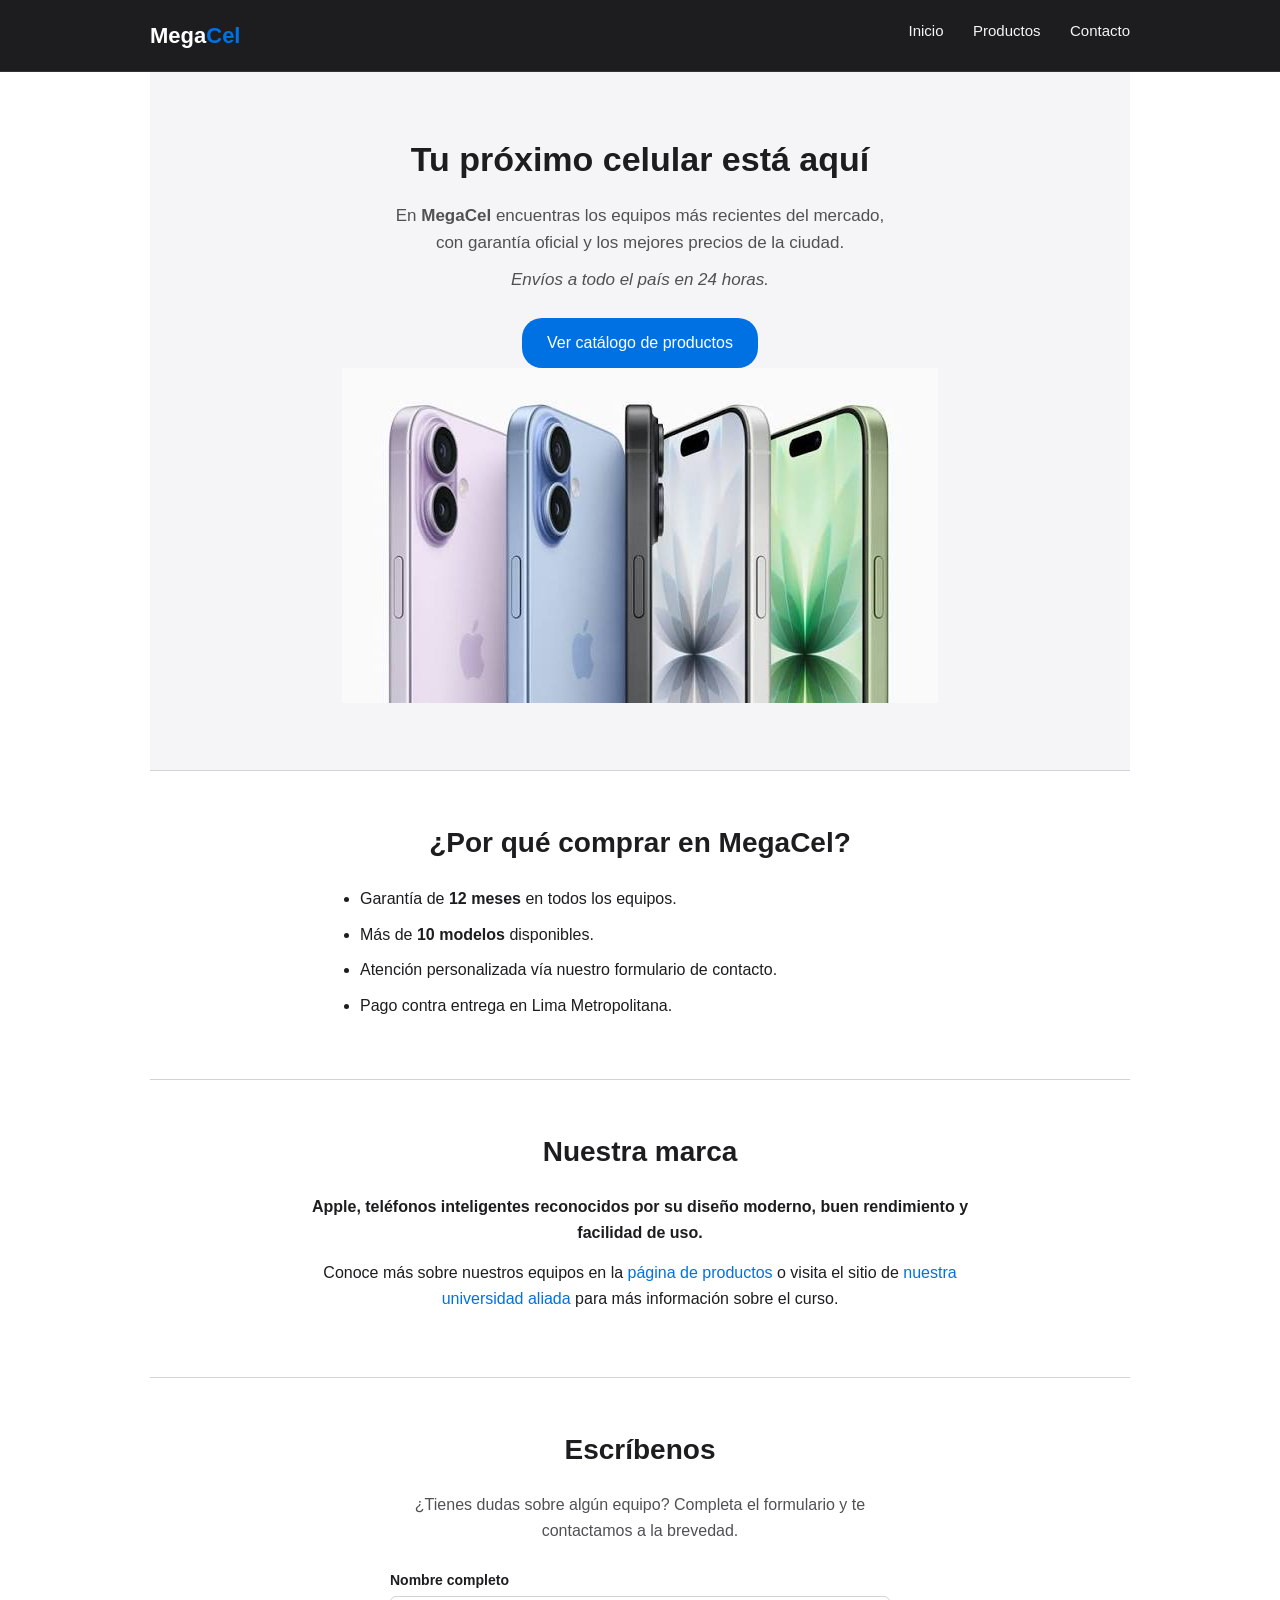
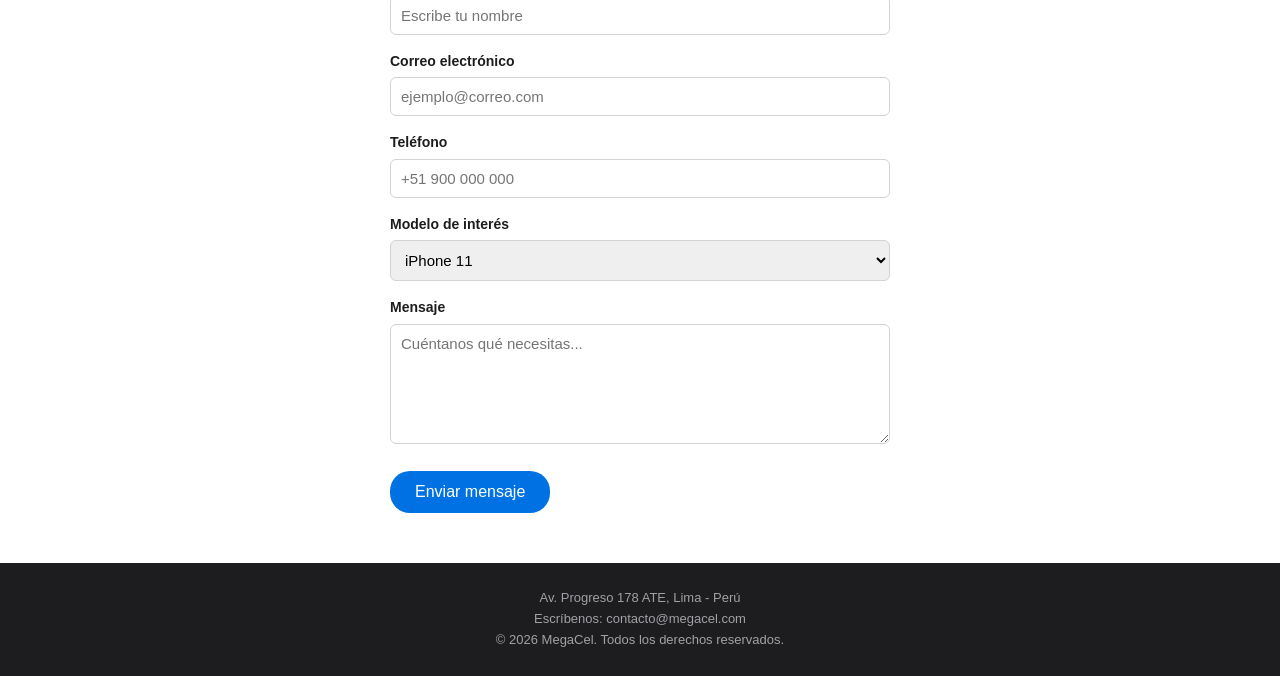
==== index.html @ c1537a27 "Agregar archivos del proyecto web" ====
<!DOCTYPE html>
<html lang="es">

<head>
    <meta charset="UTF-8">
    <meta name="viewport" content="width=device-width, initial-scale=1.0">
    <meta name="description" content="MegaCel, tienda de celulares con los mejores precios y modelos del mercado.">
    <meta name="keywords" content="celulares, smartphones, tienda, MegaCel, telefonos, accesorios">
    <meta name="author" content="MegaCel">
    <title>MegaCel - Tienda de Celulares</title>
    <link rel="stylesheet" href="css/estilos.css">
</head>

<body>

    <header>
        <div class="contenedor-header">
            <h1 class="logo">Mega<span class="logo-acento">Cel</span></h1>
            <nav>
                <ul class="menu">
                    <li><a href="index.html">Inicio</a></li>
                    <li><a href="productos.html">Productos</a></li>
                    <li><a href="#contacto">Contacto</a></li>
                </ul>
            </nav>
        </div>
    </header>

    <main>

        <section class="hero">
            <div class="hero-texto">
                <h2>Tu próximo celular está aquí</h2>
                <p>En <strong>MegaCel</strong> encuentras los equipos más recientes del mercado,<br>
                    con garantía oficial y los mejores precios de la ciudad.</p>
                <p><em>Envíos a todo el país en 24 horas.</em></p>
                <a href="productos.html" class="boton">Ver catálogo de productos</a>
            </div>
            <div class="hero-imagen">
                <img src="imagenes/portada.jpg" alt="Celular sobre fondo de color">
            </div>
        </section>

        <hr>

        <section class="beneficios">
            <h2>¿Por qué comprar en MegaCel?</h2>
            <ul>
                <li>Garantía de <strong>12 meses</strong> en todos los equipos.</li>
                <li>Más de <strong>10 modelos</strong> disponibles.</li>
                <li>Atención personalizada vía nuestro formulario de contacto.</li>
                <li>Pago contra entrega en Lima Metropolitana.</li>
            </ul>
        </section>

        <hr>

        <section class="marcas">
            <h2>Nuestra marca</h2>
            <p>
                <strong>Apple, teléfonos inteligentes reconocidos por su diseño moderno, buen rendimiento y facilidad de
                    uso.</strong>
            </p>
            <p>
                Conoce más sobre nuestros equipos en la
                <a href="productos.html" title="Ir a productos">página de productos</a>
                o visita el sitio de
                <a href="https://www.utp.edu.pe" target="_blank" rel="noopener">nuestra universidad aliada</a>
                para más información sobre el curso.
            </p>
        </section>

        <hr>

        <section class="contacto" id="contacto">
            <h2>Escríbenos</h2>
            <p>¿Tienes dudas sobre algún equipo? Completa el formulario y te contactamos a la brevedad.</p>

            <form class="formulario-contacto" action="#" method="post">

                <label for="nombre">Nombre completo</label>
                <input type="text" id="nombre" name="nombre" placeholder="Escribe tu nombre" required>

                <label for="correo">Correo electrónico</label>
                <input type="email" id="correo" name="correo" placeholder="ejemplo@correo.com" required>

                <label for="telefono">Teléfono</label>
                <input type="tel" id="telefono" name="telefono" placeholder="+51 900 000 000">

                <label for="modelo">Modelo de interés</label>
                <select id="modelo" name="modelo">
                    <option value="11">iPhone 11 </option>
                    <option value="13">iPhone 13</option>
                    <option value="14">iPhone 14</option>
                    <option value="15">iPhone 15 </option>
                </select>

                <label for="mensaje">Mensaje</label>
                <textarea id="mensaje" name="mensaje" placeholder="Cuéntanos qué necesitas..."></textarea>

                <button type="submit" class="boton">Enviar mensaje</button>
            </form>
        </section>

    </main>

    <footer>
        <p>Av. Progreso 178 ATE, Lima - Perú</p>
        <p>Escríbenos: <a href="mailto:contacto@megacel.com">contacto@megacel.com</a></p>
        <p>&copy; 2026 MegaCel. Todos los derechos reservados.</p>
    </footer>

</body>

</html>
---- css/estilos.css ----
/* ---------- Reinicio y base ---------- */
* {
    margin: 0;
    padding: 0;
    box-sizing: border-box;
}

body {
    font-family: Arial, Helvetica, sans-serif;
    color: #1d1d1f;
    background-color: #ffffff;
    line-height: 1.6;
}

a {
    color: #0071e3;
    text-decoration: none;
}

a:hover {
    text-decoration: underline;
}

hr {
    border: none;
    border-top: 1px solid #d2d2d7;
    max-width: 980px;
    margin: 0 auto;
}

/* ---------- Encabezado ---------- */
header {
    background-color: #1d1d1f;
    padding: 18px 30px;
    border-bottom: 1px solid #333;
}

.contenedor-header {
    max-width: 980px;
    margin: 0 auto;
}

.logo {
    color: #ffffff;
    font-size: 22px;
    display: inline-block;
}

.logo-acento {
    color: #0071e3;
}

nav {

    float: right;
}

.menu {
    list-style: none;
}

.menu li {
    display: inline-block;
    margin-left: 25px;
}

.menu li a {
    color: #f5f5f7;
    font-size: 15px;
}

/* ---------- Hero ---------- */
.hero {
    background-color: #f5f5f7;
    text-align: center;
    padding: 60px 20px;
}

.hero-texto {
    max-width: 620px;
    margin: 0 auto;
}

.hero-texto h2 {
    font-size: 34px;
    margin-bottom: 15px;
}

.hero-texto p {
    color: #515154;
    margin-bottom: 10px;
    font-size: 17px;
}

.boton {
    display: inline-block;
    margin-top: 15px;
    background-color: #0071e3;
    color: #ffffff;
    padding: 12px 25px;
    border-radius: 20px;
    font-size: 16px;
    border: none;
    cursor: pointer;
}

.boton:hover {
    background-color: #0058b0;
    text-decoration: none;
}

/* ---------- Secciones generales ---------- */
main section {
    max-width: 980px;
    margin: 0 auto;
    padding: 50px 20px;
}

main section h2 {
    font-size: 28px;
    margin-bottom: 20px;
    text-align: center;
}

.beneficios ul {
    max-width: 600px;
    margin: 0 auto;
    padding-left: 20px;
}

.beneficios li {
    margin-bottom: 10px;
}

.marcas p {
    max-width: 700px;
    margin: 0 auto 15px auto;
    text-align: center;
}

/* ---------- Contacto ---------- */
.contacto p {
    text-align: center;
    color: #515154;
    max-width: 500px;
    margin: 0 auto 25px auto;
}

.formulario-contacto {
    max-width: 500px;
    margin: 0 auto;
}

.formulario-contacto label {
    display: block;
    margin-top: 15px;
    margin-bottom: 5px;
    font-weight: bold;
    font-size: 14px;
}

.formulario-contacto input,
.formulario-contacto select,
.formulario-contacto textarea {
    width: 100%;
    padding: 10px;
    border: 1px solid #d2d2d7;
    border-radius: 6px;
    font-size: 15px;
    font-family: Arial, Helvetica, sans-serif;
}

.formulario-contacto textarea {
    height: 120px;
    resize: vertical;
}

.formulario-contacto button {
    margin-top: 20px;
}

/* ---------- Pie de página ---------- */
footer {
    background-color: #1d1d1f;
    color: #a1a1a6;
    text-align: center;
    padding: 25px 20px;
    font-size: 13px;
}

footer a {
    color: #a1a1a6;
}
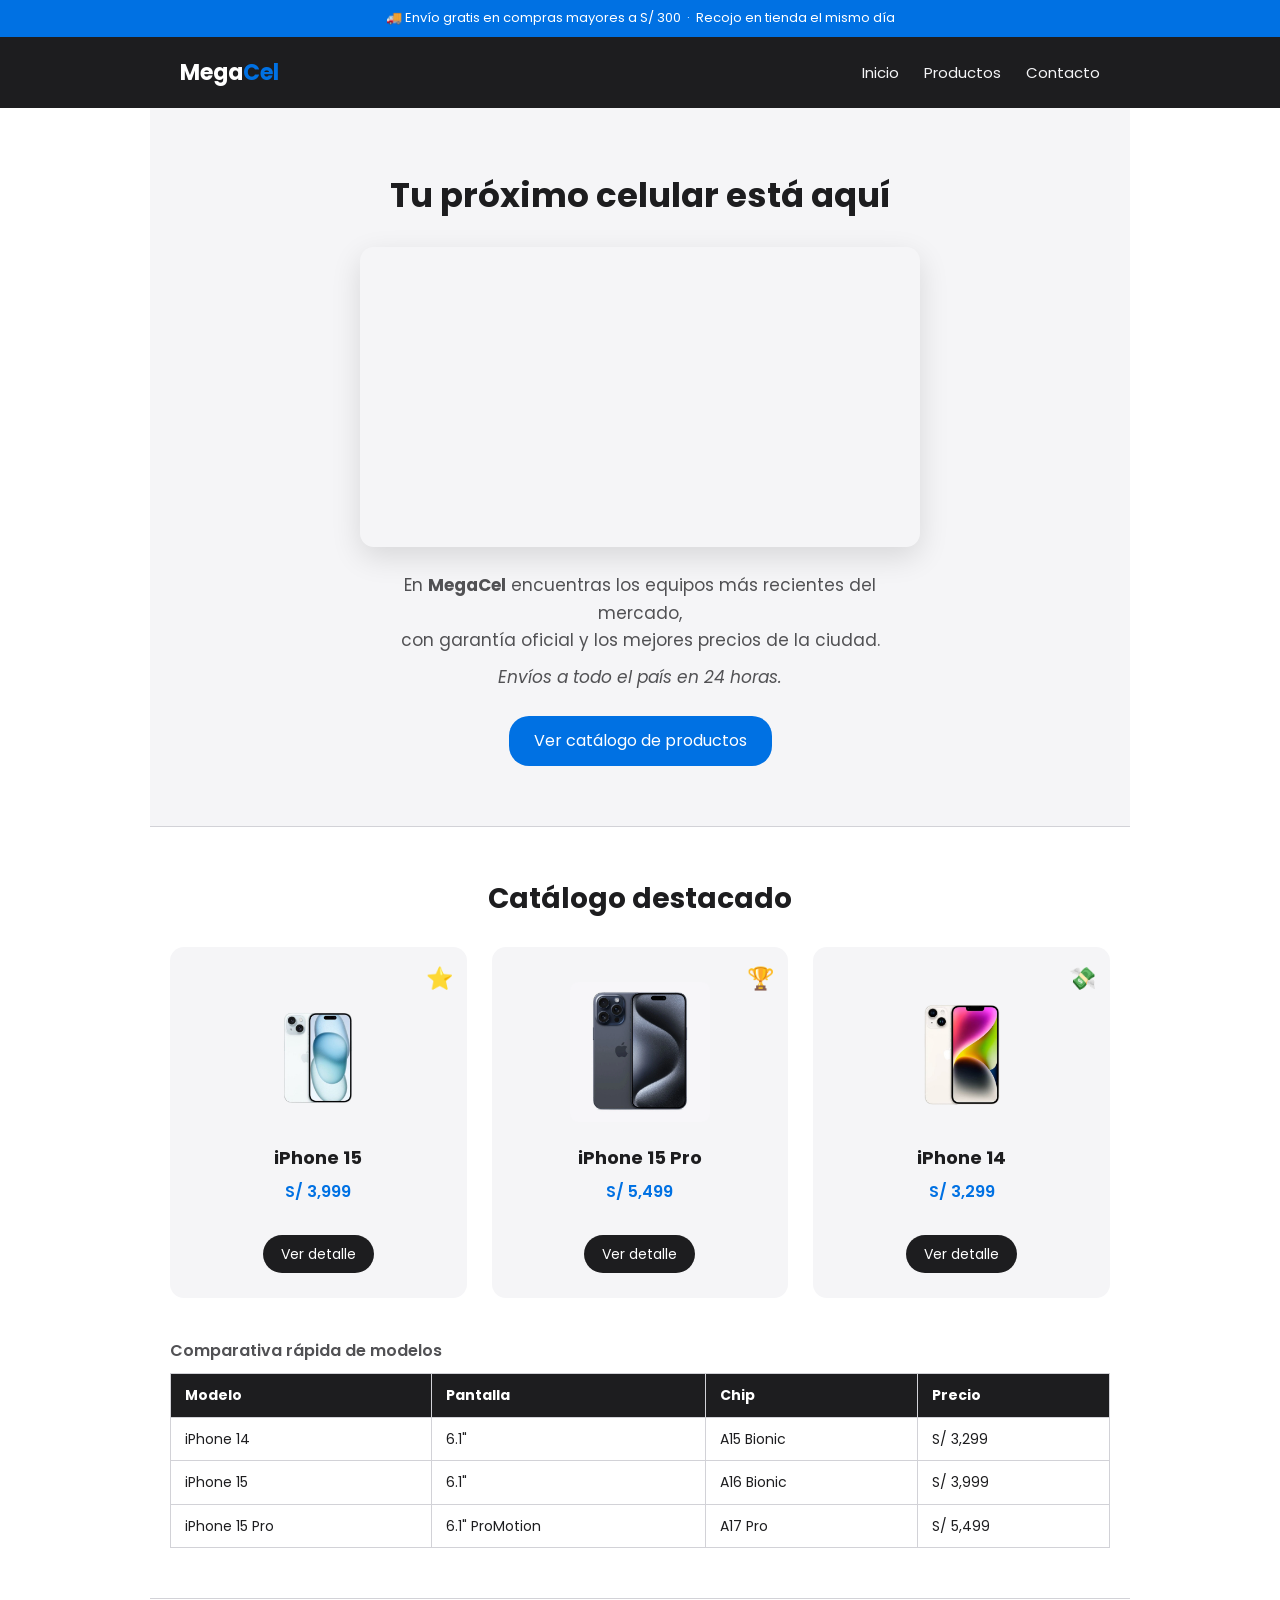
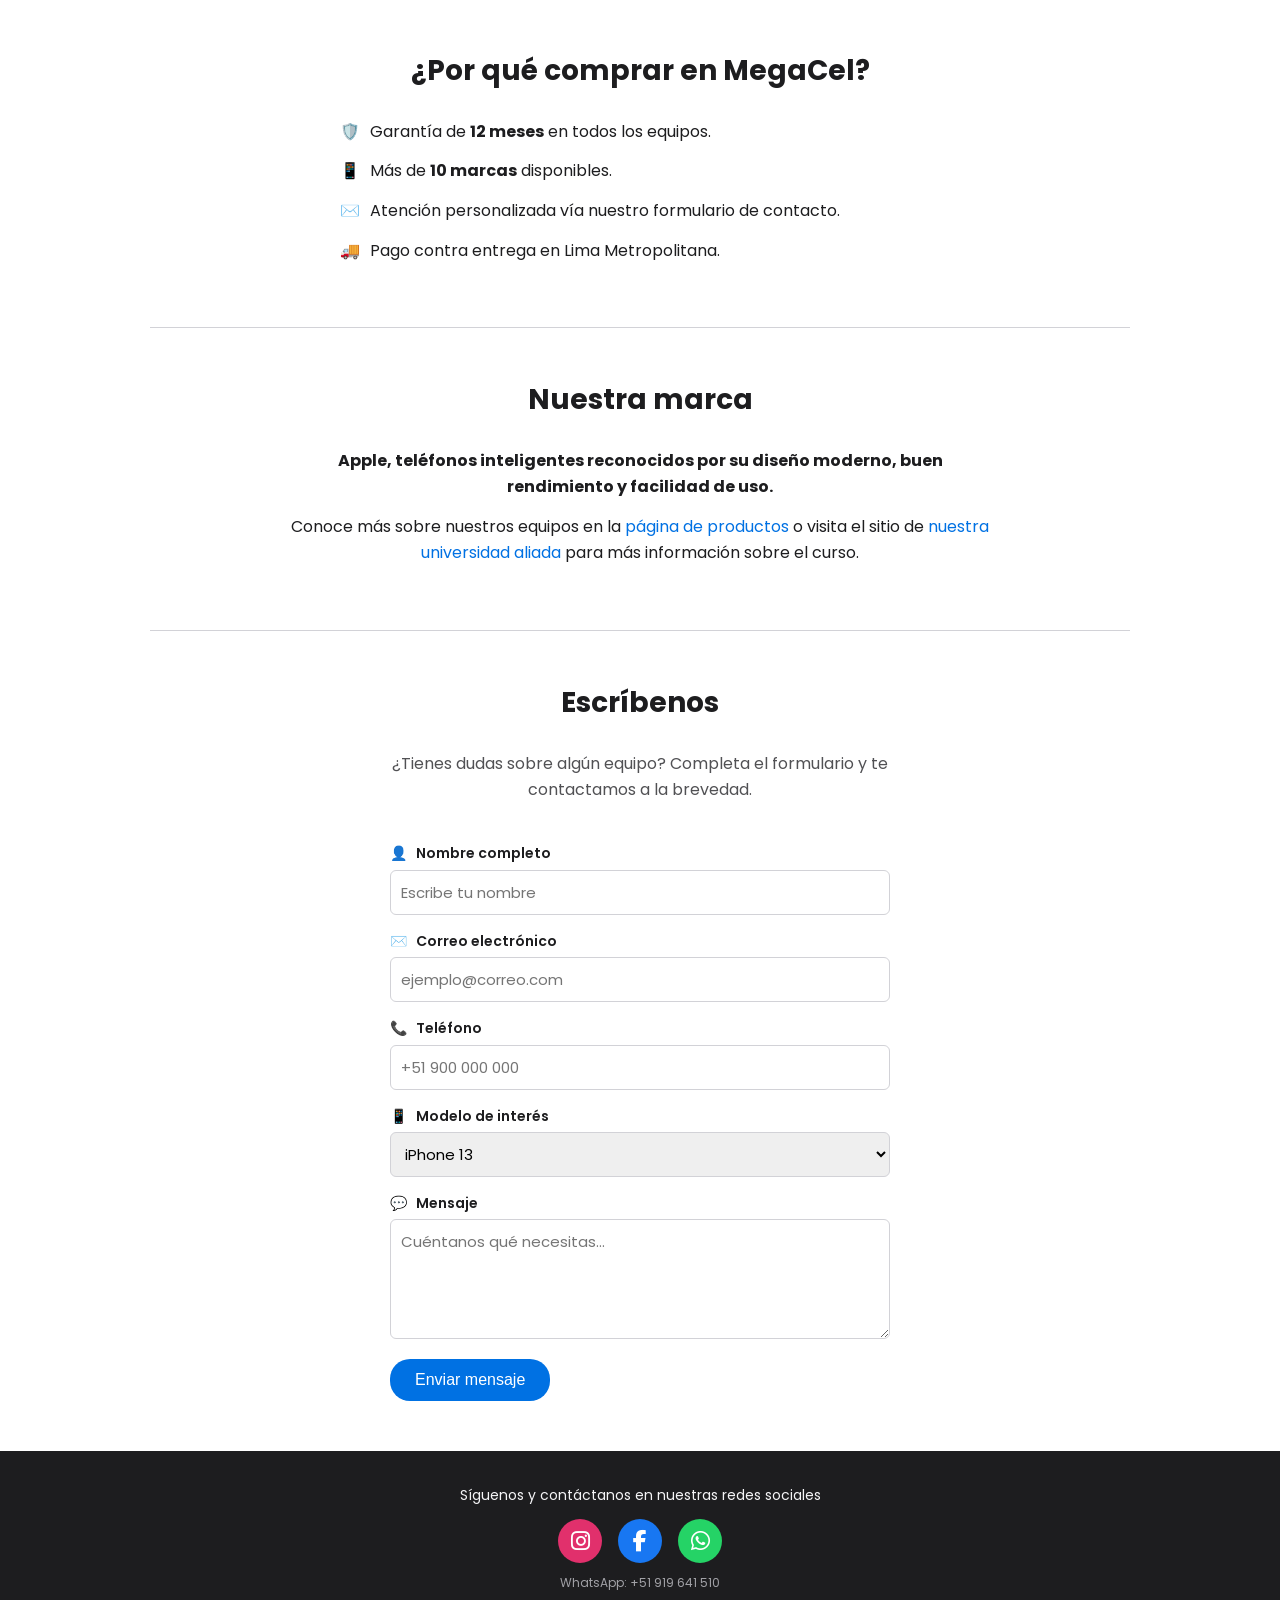
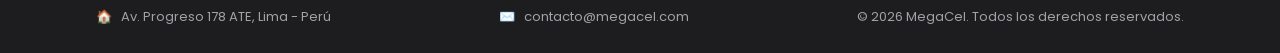
==== commit 73701f40: "actu" ====
--- a/index.html
+++ b/index.html
@@ -1,115 +1,231 @@
-<!DOCTYPE html>
-<html lang="es">
-
-<head>
-    <meta charset="UTF-8">
-    <meta name="viewport" content="width=device-width, initial-scale=1.0">
-    <meta name="description" content="MegaCel, tienda de celulares con los mejores precios y modelos del mercado.">
-    <meta name="keywords" content="celulares, smartphones, tienda, MegaCel, telefonos, accesorios">
-    <meta name="author" content="MegaCel">
-    <title>MegaCel - Tienda de Celulares</title>
-    <link rel="stylesheet" href="css/estilos.css">
-</head>
-
-<body>
-
-    <header>
-        <div class="contenedor-header">
-            <h1 class="logo">Mega<span class="logo-acento">Cel</span></h1>
-            <nav>
-                <ul class="menu">
-                    <li><a href="index.html">Inicio</a></li>
-                    <li><a href="productos.html">Productos</a></li>
-                    <li><a href="#contacto">Contacto</a></li>
-                </ul>
-            </nav>
-        </div>
-    </header>
-
-    <main>
-
-        <section class="hero">
-            <div class="hero-texto">
-                <h2>Tu próximo celular está aquí</h2>
-                <p>En <strong>MegaCel</strong> encuentras los equipos más recientes del mercado,<br>
-                    con garantía oficial y los mejores precios de la ciudad.</p>
-                <p><em>Envíos a todo el país en 24 horas.</em></p>
-                <a href="productos.html" class="boton">Ver catálogo de productos</a>
-            </div>
-            <div class="hero-imagen">
-                <img src="imagenes/portada.jpg" alt="Celular sobre fondo de color">
-            </div>
-        </section>
-
-        <hr>
-
-        <section class="beneficios">
-            <h2>¿Por qué comprar en MegaCel?</h2>
-            <ul>
-                <li>Garantía de <strong>12 meses</strong> en todos los equipos.</li>
-                <li>Más de <strong>10 modelos</strong> disponibles.</li>
-                <li>Atención personalizada vía nuestro formulario de contacto.</li>
-                <li>Pago contra entrega en Lima Metropolitana.</li>
-            </ul>
-        </section>
-
-        <hr>
-
-        <section class="marcas">
-            <h2>Nuestra marca</h2>
-            <p>
-                <strong>Apple, teléfonos inteligentes reconocidos por su diseño moderno, buen rendimiento y facilidad de
-                    uso.</strong>
-            </p>
-            <p>
-                Conoce más sobre nuestros equipos en la
-                <a href="productos.html" title="Ir a productos">página de productos</a>
-                o visita el sitio de
-                <a href="https://www.utp.edu.pe" target="_blank" rel="noopener">nuestra universidad aliada</a>
-                para más información sobre el curso.
-            </p>
-        </section>
-
-        <hr>
-
-        <section class="contacto" id="contacto">
-            <h2>Escríbenos</h2>
-            <p>¿Tienes dudas sobre algún equipo? Completa el formulario y te contactamos a la brevedad.</p>
-
-            <form class="formulario-contacto" action="#" method="post">
-
-                <label for="nombre">Nombre completo</label>
-                <input type="text" id="nombre" name="nombre" placeholder="Escribe tu nombre" required>
-
-                <label for="correo">Correo electrónico</label>
-                <input type="email" id="correo" name="correo" placeholder="ejemplo@correo.com" required>
-
-                <label for="telefono">Teléfono</label>
-                <input type="tel" id="telefono" name="telefono" placeholder="+51 900 000 000">
-
-                <label for="modelo">Modelo de interés</label>
-                <select id="modelo" name="modelo">
-                    <option value="11">iPhone 11 </option>
-                    <option value="13">iPhone 13</option>
-                    <option value="14">iPhone 14</option>
-                    <option value="15">iPhone 15 </option>
-                </select>
-
-                <label for="mensaje">Mensaje</label>
-                <textarea id="mensaje" name="mensaje" placeholder="Cuéntanos qué necesitas..."></textarea>
-
-                <button type="submit" class="boton">Enviar mensaje</button>
-            </form>
-        </section>
-
-    </main>
-
-    <footer>
-        <p>Av. Progreso 178 ATE, Lima - Perú</p>
-        <p>Escríbenos: <a href="mailto:contacto@megacel.com">contacto@megacel.com</a></p>
-        <p>&copy; 2026 MegaCel. Todos los derechos reservados.</p>
-    </footer>
-
-</body>
-
+<!DOCTYPE html>
+<html lang="es">
+
+<head>
+    <meta charset="UTF-8">
+    <meta name="viewport" content="width=device-width, initial-scale=1.0">
+    <meta name="description" content="MegaCel, tienda de celulares con los mejores precios y modelos del mercado.">
+    <meta name="keywords" content="celulares, smartphones, tienda, MegaCel, telefonos, accesorios">
+    <meta name="author" content="MegaCel">
+    <title>MegaCel - Tienda de Celulares</title>
+
+    <!-- Fuente personalizada (Google Fonts) -->
+    <link rel="preconnect" href="https://fonts.googleapis.com">
+    <link href="https://fonts.googleapis.com/css2?family=Poppins:wght@400;600;700&display=swap" rel="stylesheet">
+
+    <link rel="stylesheet" href="css/estilos.css">
+    <!-- Iconos de redes sociales con Font Awesome, según el material de clase -->
+    <link rel="stylesheet" href="https://cdnjs.cloudflare.com/ajax/libs/font-awesome/6.6.0/css/all.min.css">
+</head>
+
+<body>
+
+    <header>
+        <div class="barra-promo">
+            <p>🚚 Envío gratis en compras mayores a S/ 300 &nbsp;·&nbsp; Recojo en tienda el mismo día</p>
+        </div>
+        <div class="contenedor-header">
+            <h1 class="logo"><a href="index.html">Mega<span class="logo-acento">Cel</span></a></h1>
+
+            <nav>
+                <ul class="menu">
+                    <li><a href="index.html">Inicio</a></li>
+                    <li><a href="productos.html">Productos</a></li>
+                    <li><a href="contacto.html">Contacto</a></li>
+                </ul>
+            </nav>
+        </div>
+    </header>
+
+    <main>
+
+
+        <section class="hero">
+            <h2>Tu próximo celular está aquí</h2>
+
+            <div class="hero-carrusel">
+                <img src="imagenes/portada.jpg" alt="Celular sobre fondo de color">
+                <img src="imagenes/iPhone-18-Pro-y-iPhone-18-Pro-Max.webp" alt="Celular con funda de colores">
+                <img src="imagenes/images.jpg" alt="Celular con accesorios">
+                <img src="imagenes/iPhone-17-Colors.avif" alt="Celular en superficie de color">
+            </div>
+
+            <div class="hero-texto">
+                <p>En <strong>MegaCel</strong> encuentras los equipos más recientes del mercado,<br>
+                    con garantía oficial y los mejores precios de la ciudad.</p>
+                <p><em>Envíos a todo el país en 24 horas.</em></p>
+                <a href="productos.html" class="boton">Ver catálogo de productos</a>
+            </div>
+        </section>
+
+        <hr>
+
+
+        <section class="catalogo" id="catalogo">
+            <h2>Catálogo destacado</h2>
+
+            <div class="catalogo-grid">
+
+                <article class="tarjeta">
+                    <span class="tarjeta-icono">⭐</span>
+                    <img src="imagenes/iphone15.png" alt="iPhone 15">
+                    <h3>iPhone 15</h3>
+                    <p class="tarjeta-precio">S/ 3,999</p>
+                    <a href="iphone-15.html" class="boton boton-secundario">Ver detalle</a>
+                </article>
+
+                <article class="tarjeta">
+                    <span class="tarjeta-icono">🏆</span>
+                    <img src="imagenes/iphone15pro.webp" alt="iPhone 15 Pro">
+                    <h3>iPhone 15 Pro</h3>
+                    <p class="tarjeta-precio">S/ 5,499</p>
+                    <a href="iphone-15-pro.html" class="boton boton-secundario">Ver detalle</a>
+                </article>
+
+                <article class="tarjeta">
+                    <span class="tarjeta-icono">💸</span>
+                    <img src="imagenes/iphone14.png" alt="iPhone 14">
+                    <h3>iPhone 14</h3>
+                    <p class="tarjeta-precio">S/ 3,299</p>
+                    <a href="iphone-14.html" class="boton boton-secundario">Ver detalle</a>
+                </article>
+
+            </div>
+
+            <!-- Tabla comparativa -->
+            <div class="tabla-responsive">
+                <table class="tabla-comparativa">
+                    <caption>Comparativa rápida de modelos</caption>
+                    <thead>
+                        <tr>
+                            <th>Modelo</th>
+                            <th>Pantalla</th>
+                            <th>Chip</th>
+                            <th>Precio</th>
+                        </tr>
+                    </thead>
+                    <tbody>
+                        <tr>
+                            <td>iPhone 14</td>
+                            <td>6.1"</td>
+                            <td>A15 Bionic</td>
+                            <td>S/ 3,299</td>
+                        </tr>
+                        <tr>
+                            <td>iPhone 15</td>
+                            <td>6.1"</td>
+                            <td>A16 Bionic</td>
+                            <td>S/ 3,999</td>
+                        </tr>
+                        <tr>
+                            <td>iPhone 15 Pro</td>
+                            <td>6.1" ProMotion</td>
+                            <td>A17 Pro</td>
+                            <td>S/ 5,499</td>
+                        </tr>
+                    </tbody>
+                </table>
+            </div>
+        </section>
+
+        <hr>
+
+        <section class="beneficios">
+            <h2>¿Por qué comprar en MegaCel?</h2>
+            <ul>
+                <li><span class="icono">🛡️</span> Garantía de <strong>12 meses</strong> en todos los equipos.</li>
+                <li><span class="icono">📱</span> Más de <strong>10 marcas</strong> disponibles.</li>
+                <li><span class="icono">✉️</span> Atención personalizada vía nuestro formulario de contacto.</li>
+                <li><span class="icono">🚚</span> Pago contra entrega en Lima Metropolitana.</li>
+            </ul>
+        </section>
+
+        <hr>
+
+        <section class="marcas">
+            <h2>Nuestra marca</h2>
+            <p>
+                <strong>Apple, teléfonos inteligentes reconocidos por su diseño moderno, buen rendimiento y facilidad de
+                    uso.</strong>
+            </p>
+            <p>
+                Conoce más sobre nuestros equipos en la
+                <a href="productos.html" title="Ir a productos">página de productos</a>
+                o visita el sitio de
+                <a href="https://www.utp.edu.pe" target="_blank" rel="noopener">nuestra universidad aliada</a>
+                para más información sobre el curso.
+            </p>
+        </section>
+
+        <hr>
+
+        <section class="contacto" id="contacto">
+            <h2>Escríbenos</h2>
+            <p>¿Tienes dudas sobre algún equipo? Completa el formulario y te contactamos a la brevedad.</p>
+
+            <form class="formulario-contacto" action="#" method="post">
+
+                <label for="nombre"><span class="icono">👤</span> Nombre completo</label>
+                <input type="text" id="nombre" name="nombre" placeholder="Escribe tu nombre" required>
+
+                <label for="correo"><span class="icono">✉️</span> Correo electrónico</label>
+                <input type="email" id="correo" name="correo" placeholder="ejemplo@correo.com" required>
+
+                <label for="telefono"><span class="icono">📞</span> Teléfono</label>
+                <input type="tel" id="telefono" name="telefono" placeholder="+51 900 000 000">
+
+                <label for="modelo"><span class="icono">📱</span> Modelo de interés</label>
+                <select id="modelo" name="modelo">
+                    <option value="13">iPhone 13</option>
+                    <option value="se">iPhone SE (3ra generación)</option>
+                    <option value="14">iPhone 14</option>
+                    <option value="15">iPhone 15</option>
+                    <option value="15pro">iPhone 15 Pro</option>
+                    <option value="17">iPhone 17</option>
+                </select>
+
+                <label for="mensaje"><span class="icono">💬</span> Mensaje</label>
+                <textarea id="mensaje" name="mensaje" placeholder="Cuéntanos qué necesitas..."></textarea>
+
+                <button type="submit" class="boton">Enviar mensaje</button>
+            </form>
+        </section>
+
+    </main>
+
+    <footer>
+        <div class="redes-sociales">
+            <p>Síguenos y contáctanos en nuestras redes sociales</p>
+            <div class="redes-iconos">
+                <a href="https://www.instagram.com/#" class="red-social instagram" target="_blank"
+                    rel="noopener noreferrer" aria-label="Instagram de MegaCel" title="Instagram">
+                    <i class="fa-brands fa-instagram" aria-hidden="true"></i>
+                </a>
+                <a href="https://www.facebook.com/" class="red-social facebook" target="_blank"
+                    rel="noopener noreferrer" aria-label="Facebook de MegaCel" title="Facebook">
+                    <i class="fa-brands fa-facebook-f" aria-hidden="true"></i>
+                </a>
+                <a href="https://wa.me/51919641510" class="red-social whatsapp" target="_blank"
+                    rel="noopener noreferrer" aria-label="Contactar a MegaCel por WhatsApp"
+                    title="WhatsApp: +51 919 641 510">
+                    <i class="fa-brands fa-whatsapp" aria-hidden="true"></i>
+                </a>
+            </div>
+            <p class="redes-telefono">WhatsApp: +51 919 641 510</p>
+        </div>
+
+        <div class="footer-col">
+            <p><span class="icono">🏠</span> Av. Progreso 178 ATE, Lima - Perú</p>
+        </div>
+        <div class="footer-col">
+            <p><span class="icono">✉️</span> <a href="mailto:contacto@megacel.com">contacto@megacel.com</a></p>
+        </div>
+        <div class="footer-col">
+            <p>&copy; 2026 MegaCel. Todos los derechos reservados.</p>
+        </div>
+
+    </footer>
+
+</body>
+
 </html>
--- a/css/estilos.css
+++ b/css/estilos.css
@@ -1,4 +1,3 @@
-/* ---------- Reinicio y base ---------- */
 * {
     margin: 0;
     padding: 0;
@@ -6,7 +5,8 @@
 }
 
 body {
-    font-family: Arial, Helvetica, sans-serif;
+
+    font-family: 'Poppins', Arial, Helvetica, sans-serif;
     color: #1d1d1f;
     background-color: #ffffff;
     line-height: 1.6;
@@ -15,6 +15,7 @@
 a {
     color: #0071e3;
     text-decoration: none;
+    transition: color 0.3s ease;
 }
 
 a:hover {
@@ -28,40 +29,67 @@
     margin: 0 auto;
 }
 
-/* ---------- Encabezado ---------- */
+
+@keyframes aparecer {
+    0% {
+        opacity: 0;
+        transform: translateY(20px);
+    }
+
+    100% {
+        opacity: 1;
+        transform: translateY(0);
+    }
+}
+
+
 header {
     background-color: #1d1d1f;
-    padding: 18px 30px;
-    border-bottom: 1px solid #333;
-}
+}
+
+
+.barra-promo {
+    background-color: #0071e3;
+}
+
+.barra-promo p {
+    max-width: 980px;
+    margin: 0 auto;
+    padding: 8px 20px;
+    text-align: center;
+    font-size: 13px;
+    color: #ffffff;
+}
+
 
 .contenedor-header {
     max-width: 980px;
     margin: 0 auto;
+    padding: 18px 30px;
+    display: flex;
+    align-items: center;
+    justify-content: space-between;
 }
 
 .logo {
     color: #ffffff;
     font-size: 22px;
-    display: inline-block;
+    flex: 0 0 auto;
+}
+
+.logo a {
+    color: inherit;
+    text-decoration: none;
 }
 
 .logo-acento {
     color: #0071e3;
 }
 
-nav {
-
-    float: right;
-}
-
 .menu {
     list-style: none;
-}
-
-.menu li {
-    display: inline-block;
-    margin-left: 25px;
+    display: flex;
+    gap: 25px;
 }
 
 .menu li a {
@@ -69,27 +97,94 @@
     font-size: 15px;
 }
 
-/* ---------- Hero ---------- */
+
 .hero {
     background-color: #f5f5f7;
-    text-align: center;
     padding: 60px 20px;
+    max-width: 980px;
+    margin: 0 auto;
+    text-align: center;
+    animation: aparecer 0.8s ease-out;
+}
+
+.hero h2 {
+    font-size: 34px;
+    margin-bottom: 25px;
 }
 
 .hero-texto {
-    max-width: 620px;
-    margin: 0 auto;
-}
-
-.hero-texto h2 {
-    font-size: 34px;
-    margin-bottom: 15px;
+    max-width: 560px;
+    margin: 25px auto 0 auto;
 }
 
 .hero-texto p {
     color: #515154;
     margin-bottom: 10px;
     font-size: 17px;
+}
+
+
+.hero-carrusel {
+    position: relative;
+    width: 100%;
+    max-width: 560px;
+    height: 300px;
+    margin: 0 auto;
+    border-radius: 14px;
+    overflow: hidden;
+    box-shadow: 0 10px 30px rgba(0, 0, 0, 0.12);
+}
+
+.hero-carrusel img {
+    position: absolute;
+    top: 0;
+    left: 0;
+    width: 100%;
+    height: 100%;
+    object-fit: cover;
+    opacity: 0;
+    animation-name: cambiar-foto;
+    animation-duration: 12s;
+    animation-iteration-count: infinite;
+}
+
+
+.hero-carrusel img:nth-child(1) {
+    animation-delay: 0s;
+}
+
+.hero-carrusel img:nth-child(2) {
+    animation-delay: 3s;
+}
+
+.hero-carrusel img:nth-child(3) {
+    animation-delay: 6s;
+}
+
+.hero-carrusel img:nth-child(4) {
+    animation-delay: 9s;
+}
+
+@keyframes cambiar-foto {
+    0% {
+        opacity: 0;
+    }
+
+    3% {
+        opacity: 1;
+    }
+
+    22% {
+        opacity: 1;
+    }
+
+    28% {
+        opacity: 0;
+    }
+
+    100% {
+        opacity: 0;
+    }
 }
 
 .boton {
@@ -102,14 +197,16 @@
     font-size: 16px;
     border: none;
     cursor: pointer;
+    transition: background-color 0.3s ease, transform 0.2s ease;
 }
 
 .boton:hover {
     background-color: #0058b0;
     text-decoration: none;
-}
-
-/* ---------- Secciones generales ---------- */
+    transform: translateY(-3px);
+}
+
+
 main section {
     max-width: 980px;
     margin: 0 auto;
@@ -118,19 +215,203 @@
 
 main section h2 {
     font-size: 28px;
-    margin-bottom: 20px;
-    text-align: center;
-}
+    margin-bottom: 25px;
+    text-align: center;
+}
+
+
+.pagina-hero {
+    text-align: center;
+    background-color: #f5f5f7;
+    padding: 50px 20px !important;
+    animation: aparecer 0.6s ease-out;
+}
+
+.pagina-hero p {
+    color: #515154;
+    max-width: 560px;
+    margin: 10px auto 0 auto;
+}
+
+
+.migaja {
+    max-width: 980px;
+    margin: 20px auto 0 auto;
+    padding: 0 20px;
+    font-size: 14px;
+}
+
+
+.producto-detalle {
+    padding-top: 40px !important;
+    padding-bottom: 40px !important;
+}
+
+.producto-grid {
+    display: flex;
+    align-items: center;
+    gap: 40px;
+    flex-wrap: wrap;
+    margin-bottom: 25px;
+}
+
+.producto-grid-invertido {
+    flex-direction: row-reverse;
+}
+
+.producto-imagen {
+    flex: 1 1 260px;
+}
+
+.producto-imagen img {
+    width: 100%;
+    max-width: 280px;
+    display: block;
+    margin: 0 auto;
+    border-radius: 12px;
+    transition: transform 0.3s ease;
+}
+
+.producto-imagen img:hover {
+    transform: scale(1.05);
+}
+
+.producto-info {
+    flex: 1 1 320px;
+    position: relative;
+}
+
+.producto-info h3 {
+    font-size: 24px;
+    margin-bottom: 6px;
+}
+
+.producto-info p {
+    margin-bottom: 14px;
+    color: #515154;
+}
+
+.tarjeta-icono-inline {
+    font-size: 26px;
+    display: block;
+    margin-bottom: 8px;
+}
+
+
+.catalogo-grid {
+    display: grid;
+    grid-template-columns: repeat(3, 1fr);
+    gap: 25px;
+    margin-bottom: 40px;
+}
+
+.tarjeta {
+    position: relative;
+    background-color: #f5f5f7;
+    border-radius: 14px;
+    padding: 25px 20px;
+    text-align: center;
+    transition: transform 0.3s ease, box-shadow 0.3s ease;
+}
+
+.tarjeta:hover {
+    transform: translateY(-8px) scale(1.02);
+    box-shadow: 0 12px 24px rgba(0, 0, 0, 0.12);
+}
+
+.tarjeta-icono {
+    position: absolute;
+    top: 14px;
+    right: 14px;
+    font-size: 22px;
+}
+
+.tarjeta img {
+    width: 140px;
+    height: 140px;
+    object-fit: cover;
+    margin: 10px auto 15px auto;
+    border-radius: 8px;
+}
+
+.tarjeta h3 {
+    font-size: 18px;
+    margin-bottom: 6px;
+}
+
+.tarjeta-precio {
+    color: #0071e3;
+    font-weight: 600;
+    margin-bottom: 15px;
+}
+
+.boton-secundario {
+    background-color: #1d1d1f;
+    padding: 8px 18px;
+    font-size: 14px;
+}
+
+.boton-secundario:hover {
+    background-color: #000000;
+}
+
+
+.tabla-responsive {
+    overflow-x: auto;
+}
+
+.tabla-comparativa {
+    width: 100%;
+    border-collapse: collapse;
+    min-width: 480px;
+}
+
+.tabla-comparativa caption {
+    text-align: left;
+    font-weight: 600;
+    margin-bottom: 10px;
+    color: #515154;
+}
+
+.tabla-comparativa th,
+.tabla-comparativa td {
+    border: 1px solid #d2d2d7;
+    padding: 10px 14px;
+    text-align: left;
+    font-size: 14px;
+}
+
+.tabla-comparativa th {
+    background-color: #1d1d1f;
+    color: #ffffff;
+}
+
+.tabla-comparativa tbody tr {
+    transition: background-color 0.2s ease;
+}
+
+.tabla-comparativa tbody tr:hover {
+    background-color: #f5f5f7;
+}
+
 
 .beneficios ul {
     max-width: 600px;
     margin: 0 auto;
-    padding-left: 20px;
+    padding-left: 0;
+    list-style: none;
 }
 
 .beneficios li {
-    margin-bottom: 10px;
-}
+    margin-bottom: 14px;
+    font-size: 16px;
+}
+
+.icono {
+    display: inline-block;
+    margin-right: 6px;
+}
+
 
 .marcas p {
     max-width: 700px;
@@ -138,7 +419,7 @@
     text-align: center;
 }
 
-/* ---------- Contacto ---------- */
+
 .contacto p {
     text-align: center;
     color: #515154;
@@ -149,13 +430,14 @@
 .formulario-contacto {
     max-width: 500px;
     margin: 0 auto;
+    display: flex;
+    flex-direction: column;
 }
 
 .formulario-contacto label {
-    display: block;
     margin-top: 15px;
     margin-bottom: 5px;
-    font-weight: bold;
+    font-weight: 600;
     font-size: 14px;
 }
 
@@ -167,7 +449,16 @@
     border: 1px solid #d2d2d7;
     border-radius: 6px;
     font-size: 15px;
-    font-family: Arial, Helvetica, sans-serif;
+    font-family: 'Poppins', Arial, Helvetica, sans-serif;
+    transition: border-color 0.3s ease;
+    /* transición */
+}
+
+.formulario-contacto input:focus,
+.formulario-contacto select:focus,
+.formulario-contacto textarea:focus {
+    border-color: #0071e3;
+    outline: none;
 }
 
 .formulario-contacto textarea {
@@ -177,17 +468,204 @@
 
 .formulario-contacto button {
     margin-top: 20px;
-}
-
-/* ---------- Pie de página ---------- */
+    align-self: flex-start;
+}
+
+
 footer {
     background-color: #1d1d1f;
     color: #a1a1a6;
-    text-align: center;
     padding: 25px 20px;
+    display: flex;
+    flex-wrap: wrap;
+    justify-content: space-around;
+    gap: 15px;
+    text-align: center;
     font-size: 13px;
 }
 
 footer a {
     color: #a1a1a6;
+}
+
+
+
+/* Redes sociales: iconos de Font Awesome según el material de clase */
+.redes-sociales {
+    flex-basis: 100%;
+    text-align: center;
+    padding-top: 8px;
+}
+
+.redes-sociales > p:first-child {
+    margin-bottom: 12px;
+    color: #f5f5f7;
+    font-size: 14px;
+}
+
+.redes-iconos {
+    display: flex;
+    justify-content: center;
+    align-items: center;
+    gap: 16px;
+}
+
+.red-social {
+    display: inline-flex;
+    align-items: center;
+    justify-content: center;
+    width: 44px;
+    height: 44px;
+    border-radius: 50%;
+    color: #ffffff;
+    font-size: 22px;
+    text-decoration: none;
+    transition: transform 0.25s ease, opacity 0.25s ease;
+}
+
+.red-social:hover {
+    color: #ffffff;
+    transform: translateY(-4px) scale(1.06);
+    opacity: 0.9;
+    text-decoration: none;
+}
+
+.red-social.instagram {
+    background: #E1306C;
+}
+
+.red-social.facebook {
+    background: #1877F2;
+}
+
+.red-social.whatsapp {
+    background: #25D366;
+}
+
+.redes-telefono {
+    margin-top: 10px;
+    color: #a1a1a6;
+    font-size: 12px;
+}
+
+
+/* ===== Efectos adicionales de la clase S07: transiciones y transformaciones ===== */
+
+/* Transición en los enlaces del menú */
+.menu li a {
+    display: inline-block;
+    transition: color 0.3s ease, transform 0.3s ease;
+}
+
+.menu li a:hover {
+    color: #64aaff;
+    transform: translateY(-2px);
+    text-decoration: none;
+}
+
+/* Zoom suave en las imágenes de las tarjetas del catálogo */
+.tarjeta img {
+    transition: transform 0.4s ease-in-out;
+}
+
+.tarjeta:hover img {
+    transform: scale(1.07);
+}
+
+/* Transición de color y sombra en botones secundarios */
+.boton-secundario {
+    transition: background-color 0.3s ease,
+                transform 0.3s ease,
+                box-shadow 0.3s ease;
+}
+
+.boton-secundario:hover {
+    transform: translateY(-2px);
+    box-shadow: 0 5px 12px rgba(0, 0, 0, 0.18);
+}
+
+/* El campo del formulario resalta al seleccionarlo */
+.formulario-contacto input:focus,
+.formulario-contacto select:focus,
+.formulario-contacto textarea:focus {
+    box-shadow: 0 0 0 3px rgba(0, 113, 227, 0.14);
+    transition: border-color 0.3s ease, box-shadow 0.3s ease;
+}
+
+/* Entrada suave para el contenido principal */
+main {
+    animation: aparecer 0.7s ease-out;
+}
+
+/* Accesibilidad: reduce movimiento si el usuario lo solicita en su sistema */
+@media (prefers-reduced-motion: reduce) {
+    *,
+    *::before,
+    *::after {
+        animation-duration: 0.01ms !important;
+        animation-iteration-count: 1 !important;
+        transition-duration: 0.01ms !important;
+        scroll-behavior: auto !important;
+    }
+}
+
+@media (max-width: 768px) {
+
+    .contenedor-header {
+        padding: 14px 16px;
+        gap: 10px;
+    }
+
+    .logo {
+        font-size: 20px;
+    }
+
+    .menu {
+        gap: 12px;
+    }
+
+    .menu li a {
+        font-size: 14px;
+    }
+
+    .hero {
+        padding: 40px 20px;
+    }
+
+    .hero-carrusel {
+        height: 220px;
+    }
+
+    .catalogo-grid {
+        grid-template-columns: 1fr;
+    }
+
+    .producto-grid,
+    .producto-grid-invertido {
+        flex-direction: column;
+        text-align: center;
+    }
+
+    footer {
+        flex-direction: column;
+    }
+}
+
+
+@media (max-width: 360px) {
+    .contenedor-header {
+        padding: 12px 10px;
+    }
+
+    .logo {
+        font-size: 18px;
+    }
+
+    .menu {
+        gap: 8px;
+    }
+
+    .menu li a {
+        font-size: 12px;
+    }
 }
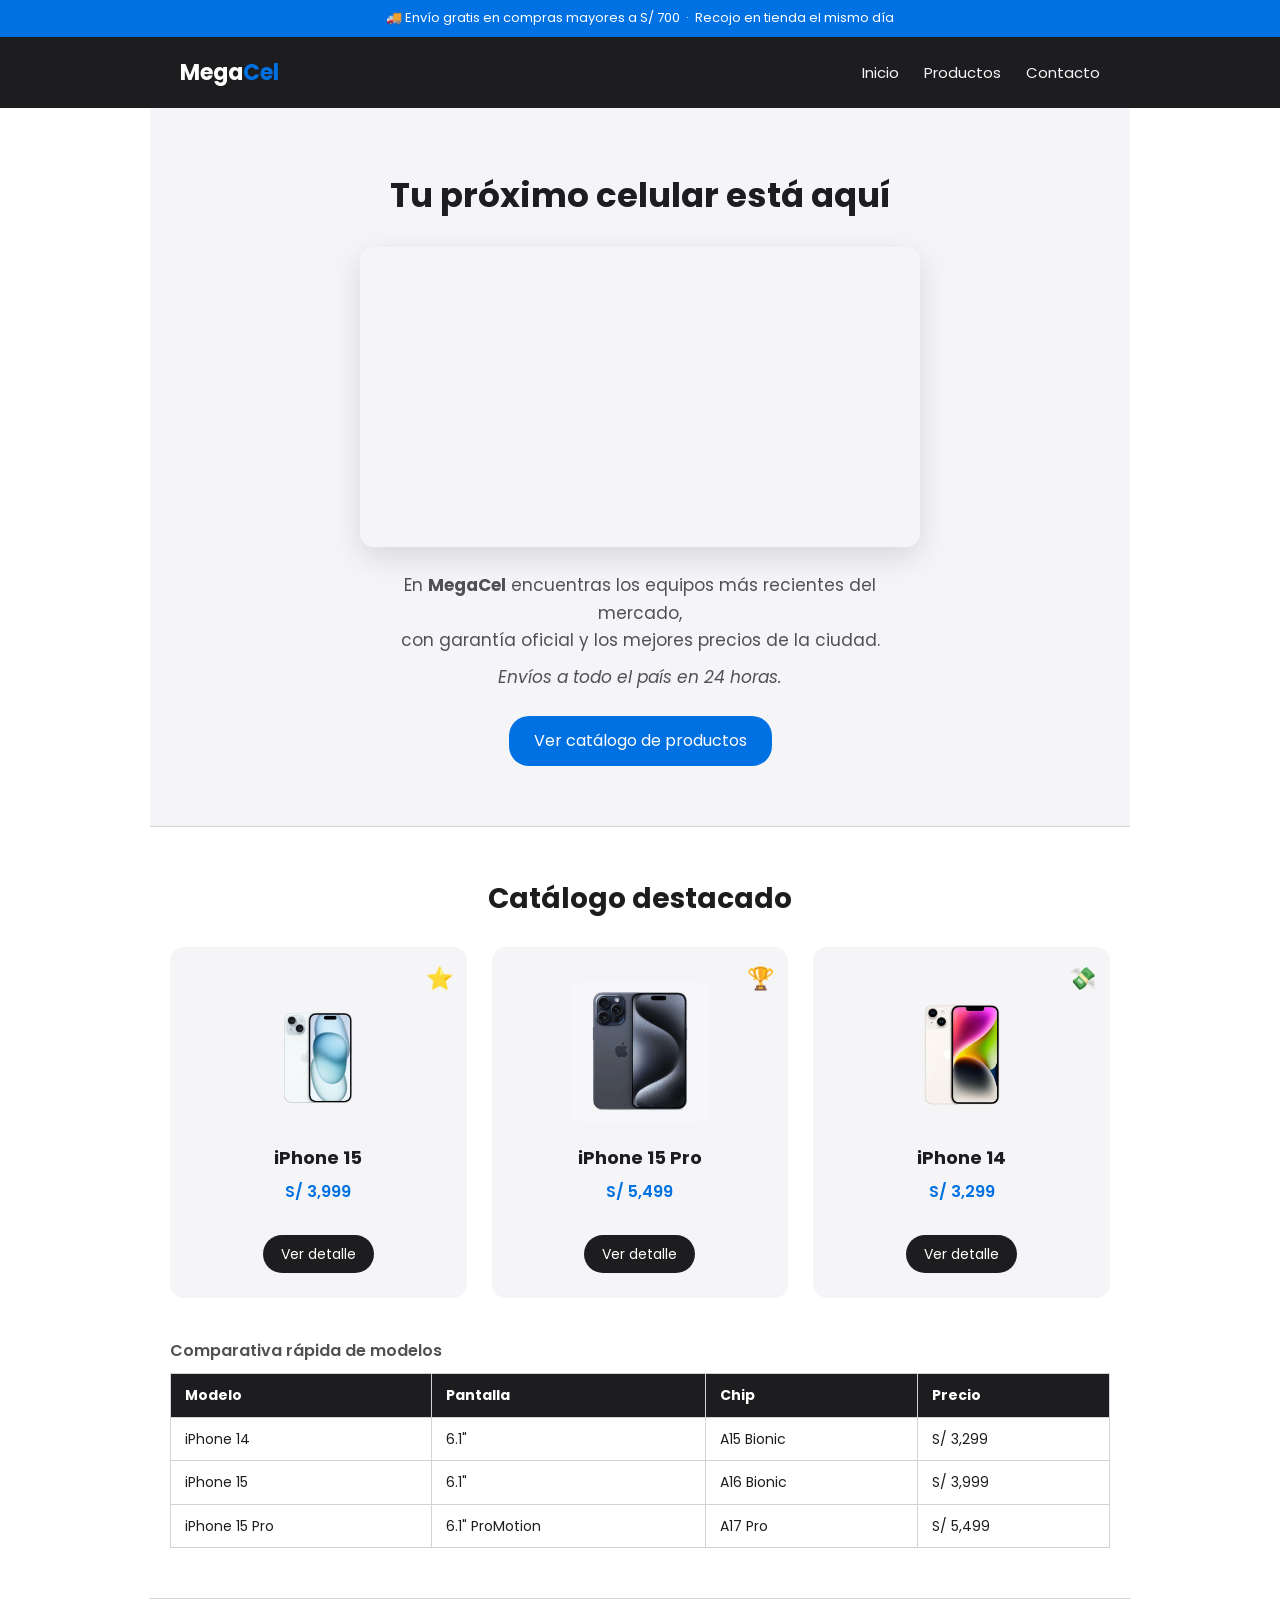
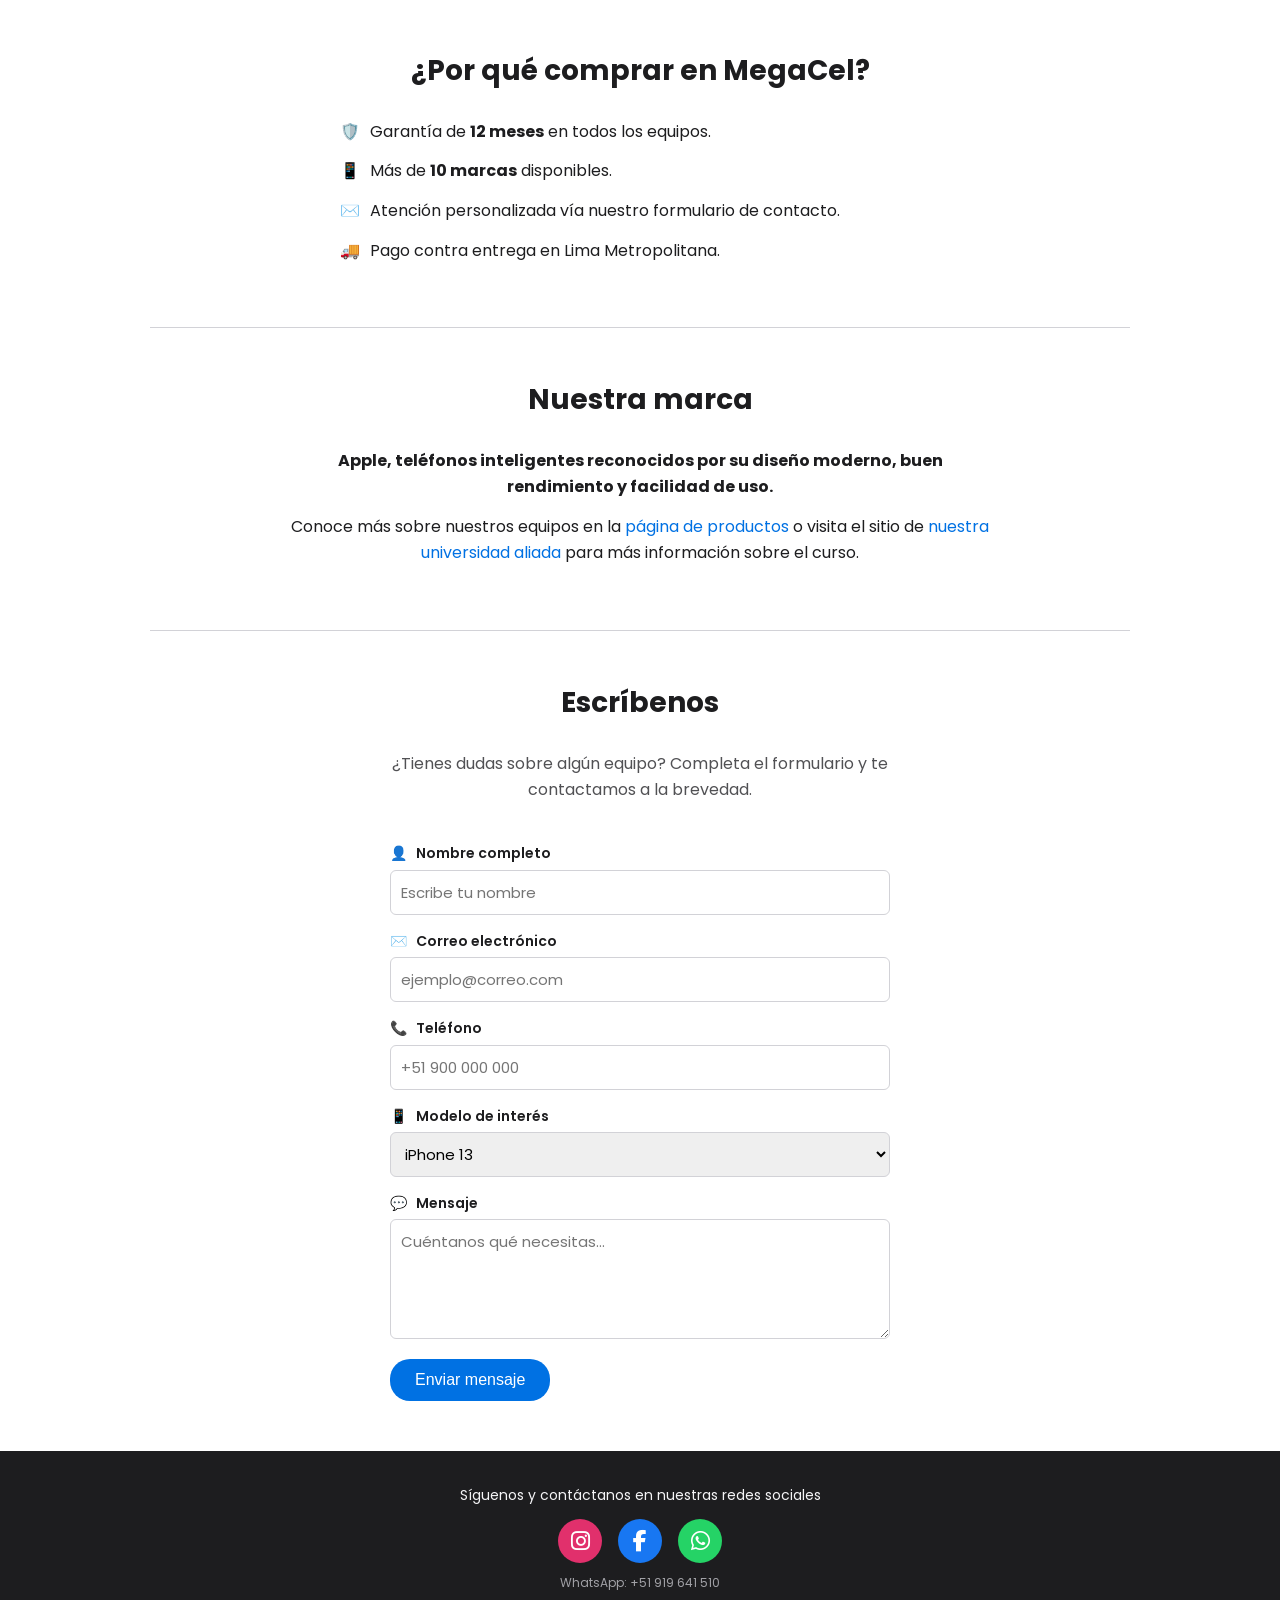
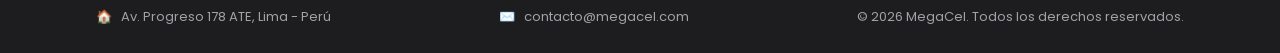
==== commit 81d1292e: "Update promotional message for free shipping" ====
--- a/index.html
+++ b/index.html
@@ -22,7 +22,7 @@
 
     <header>
         <div class="barra-promo">
-            <p>🚚 Envío gratis en compras mayores a S/ 300 &nbsp;·&nbsp; Recojo en tienda el mismo día</p>
+            <p>🚚 Envío gratis en compras mayores a S/ 700 &nbsp;·&nbsp; Recojo en tienda el mismo día</p>
         </div>
         <div class="contenedor-header">
             <h1 class="logo"><a href="index.html">Mega<span class="logo-acento">Cel</span></a></h1>
@@ -228,4 +228,4 @@
 
 </body>
 
-</html>+</html>
